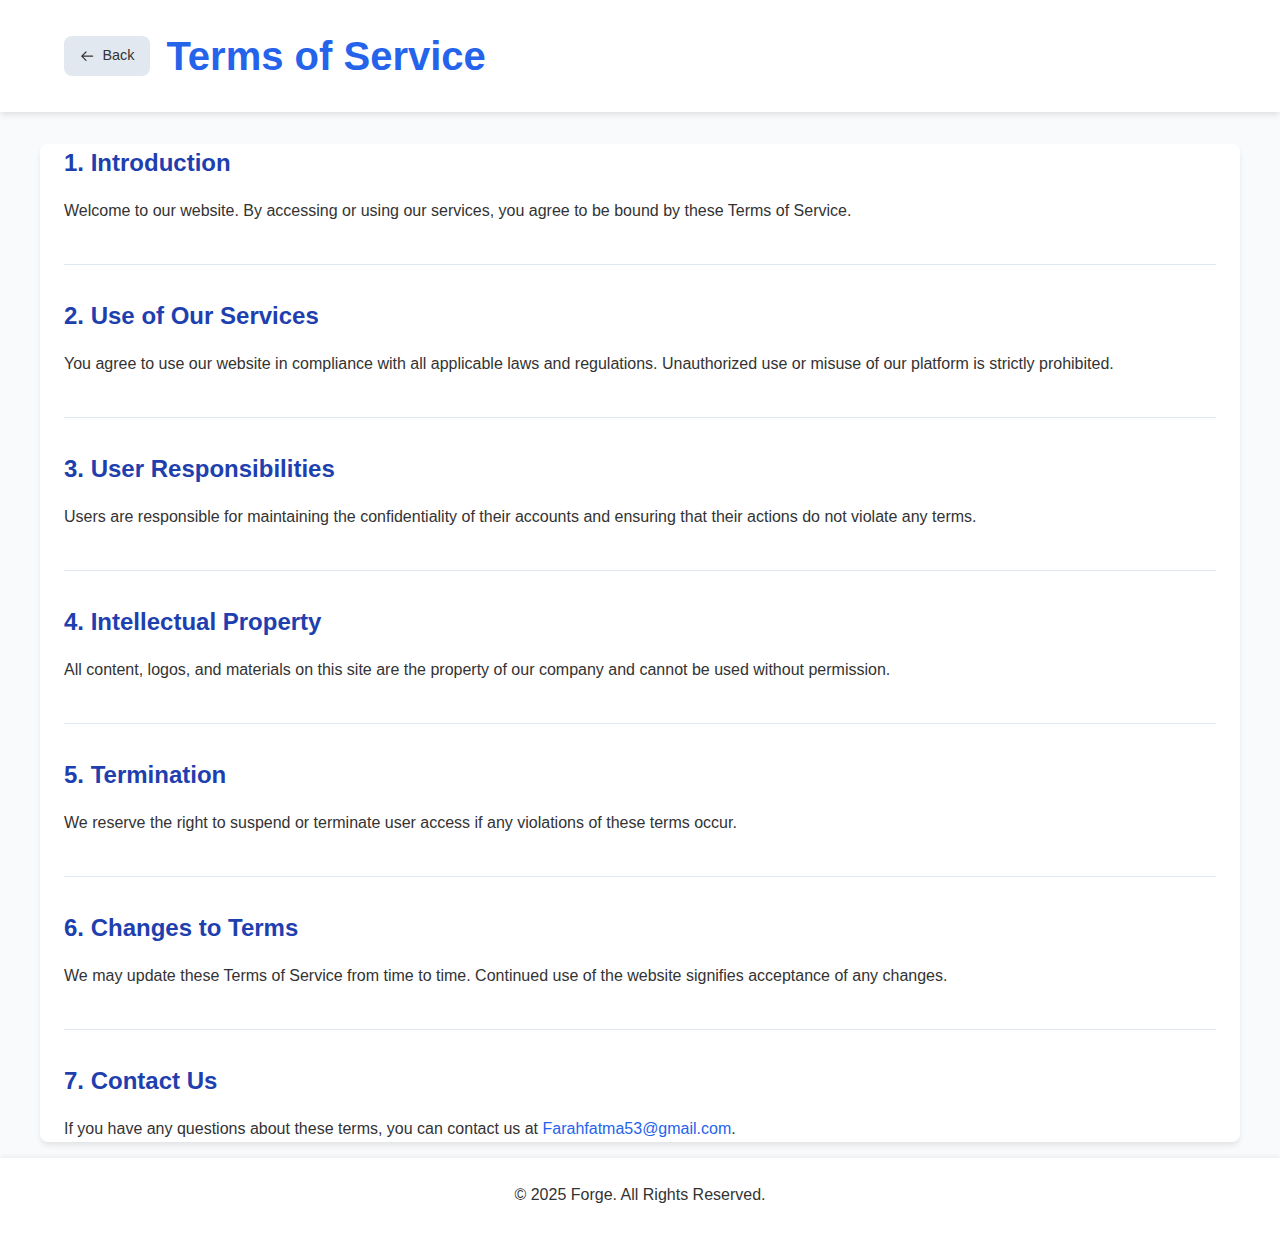
==== FlexStart/terms.html @ f7a64572 "Initial commit" ====
<!DOCTYPE html>
<html lang="en">
<head>
    <meta charset="UTF-8">
    <meta name="viewport" content="width=device-width, initial-scale=1.0">
    <title>Terms of Service</title>
    <style>
        :root {
            --primary-color: #2563eb;
            --secondary-color: #1e40af;
            --text-color: #333;
            --light-gray: #f8fafc;
            --medium-gray: #e2e8f0;
            --dark-gray: #64748b;
            --max-width: 1200px;
            --border-radius: 8px;
            --box-shadow: 0 4px 6px -1px rgba(0, 0, 0, 0.1);
        }

        * {
            margin: 0;
            padding: 0;
            box-sizing: border-box;
        }

        body {
            font-family: 'Segoe UI', Tahoma, Geneva, Verdana, sans-serif;
            line-height: 1.6;
            color: var(--text-color);
            background-color: var(--light-gray);
        }

        header {
            background-color: white;
            box-shadow: var(--box-shadow);
            padding: 1.5rem 0;
            margin-bottom: 2rem;
            position: relative;
        }

        .header-content {
            display: flex;
            align-items: center;
            gap: 1rem;
        }

        .container {
            max-width: var(--max-width);
            margin: 0 auto;
            padding: 0 1.5rem;
        }

        h1 {
            font-size: 2.5rem;
            color: var(--primary-color);
            margin-bottom: 0;
            font-weight: 700;
        }

        h2 {
            font-size: 1.5rem;
            color: var(--secondary-color);
            margin: 1.5rem 0 1rem;
            font-weight: 600;
        }

        main {
            background-color: white;
            border-radius: var(--border-radius);
            box-shadow: var(--box-shadow);
            padding: 2rem;
            margin-bottom: 2rem;
        }

        section {
            margin-bottom: 2rem;
            padding-bottom: 1.5rem;
            border-bottom: 1px solid var(--medium-gray);
        }

        section:last-child {
            border-bottom: none;
            margin-bottom: 0;
            padding-bottom: 0;
        }

        p {
            margin-bottom: 1rem;
            color: var(--text-color);
            font-size: 1rem;
        }

        a {
            color: var(--primary-color);
            text-decoration: none;
            transition: all 0.2s;
        }

        a:hover {
            color: var(--secondary-color);
            text-decoration: underline;
        }

        footer {
            background-color: white;
            padding: 1.5rem 0;
            text-align: center;
            color: var(--dark-gray);
            font-size: 0.9rem;
            box-shadow: 0 -2px 4px rgba(0, 0, 0, 0.05);
        }

        /* Back Button Styles */
        .back-button {
            display: inline-flex;
            align-items: center;
            justify-content: center;
            padding: 0.5rem 1rem;
            background-color: var(--medium-gray);
            color: var(--text-color);
            border: none;
            border-radius: var(--border-radius);
            font-size: 0.9rem;
            cursor: pointer;
            transition: all 0.2s;
            text-decoration: none;
        }

        .back-button:hover {
            background-color: var(--dark-gray);
            color: white;
            text-decoration: none;
        }

        .back-button svg {
            margin-right: 0.5rem;
            width: 1em;
            height: 1em;
        }

        @media (max-width: 768px) {
            h1 {
                font-size: 2rem;
            }
            
            h2 {
                font-size: 1.3rem;
            }
            
            main {
                padding: 1.5rem;
            }

            .header-content {
                flex-direction: column;
                align-items: flex-start;
                gap: 0.5rem;
            }

            .back-button {
                align-self: flex-start;
            }
        }
    </style>
</head>
<body>

    <header>
        <div class="container">
            <div class="header-content">
                <a href="javascript:history.back()" class="back-button">
                    <svg xmlns="http://www.w3.org/2000/svg" fill="none" viewBox="0 0 24 24" stroke="currentColor">
                        <path stroke-linecap="round" stroke-linejoin="round" stroke-width="2" d="M10 19l-7-7m0 0l7-7m-7 7h18" />
                    </svg>
                    Back
                </a>
                <h1>Terms of Service</h1>
            </div>
        </div>
    </header>

    <main class="container">
        <section>
            <h2>1. Introduction</h2>
            <p>Welcome to our website. By accessing or using our services, you agree to be bound by these Terms of Service.</p>
        </section>

        <section>
            <h2>2. Use of Our Services</h2>
            <p>You agree to use our website in compliance with all applicable laws and regulations. Unauthorized use or misuse of our platform is strictly prohibited.</p>
        </section>

        <section>
            <h2>3. User Responsibilities</h2>
            <p>Users are responsible for maintaining the confidentiality of their accounts and ensuring that their actions do not violate any terms.</p>
        </section>

        <section>
            <h2>4. Intellectual Property</h2>
            <p>All content, logos, and materials on this site are the property of our company and cannot be used without permission.</p>
        </section>

        <section>
            <h2>5. Termination</h2>
            <p>We reserve the right to suspend or terminate user access if any violations of these terms occur.</p>
        </section>

        <section>
            <h2>6. Changes to Terms</h2>
            <p>We may update these Terms of Service from time to time. Continued use of the website signifies acceptance of any changes.</p>
        </section>

        <section>
            <h2>7. Contact Us</h2>
            <p>If you have any questions about these terms, you can contact us at <a href="Farahfatma53@gmail.com">Farahfatma53@gmail.com</a>.</p>
        </section>
    </main>

    <footer>
        <div class="container">
            <p>&copy; 2025 Forge. All Rights Reserved.</p>
        </div>
    </footer>

</body>
</html>
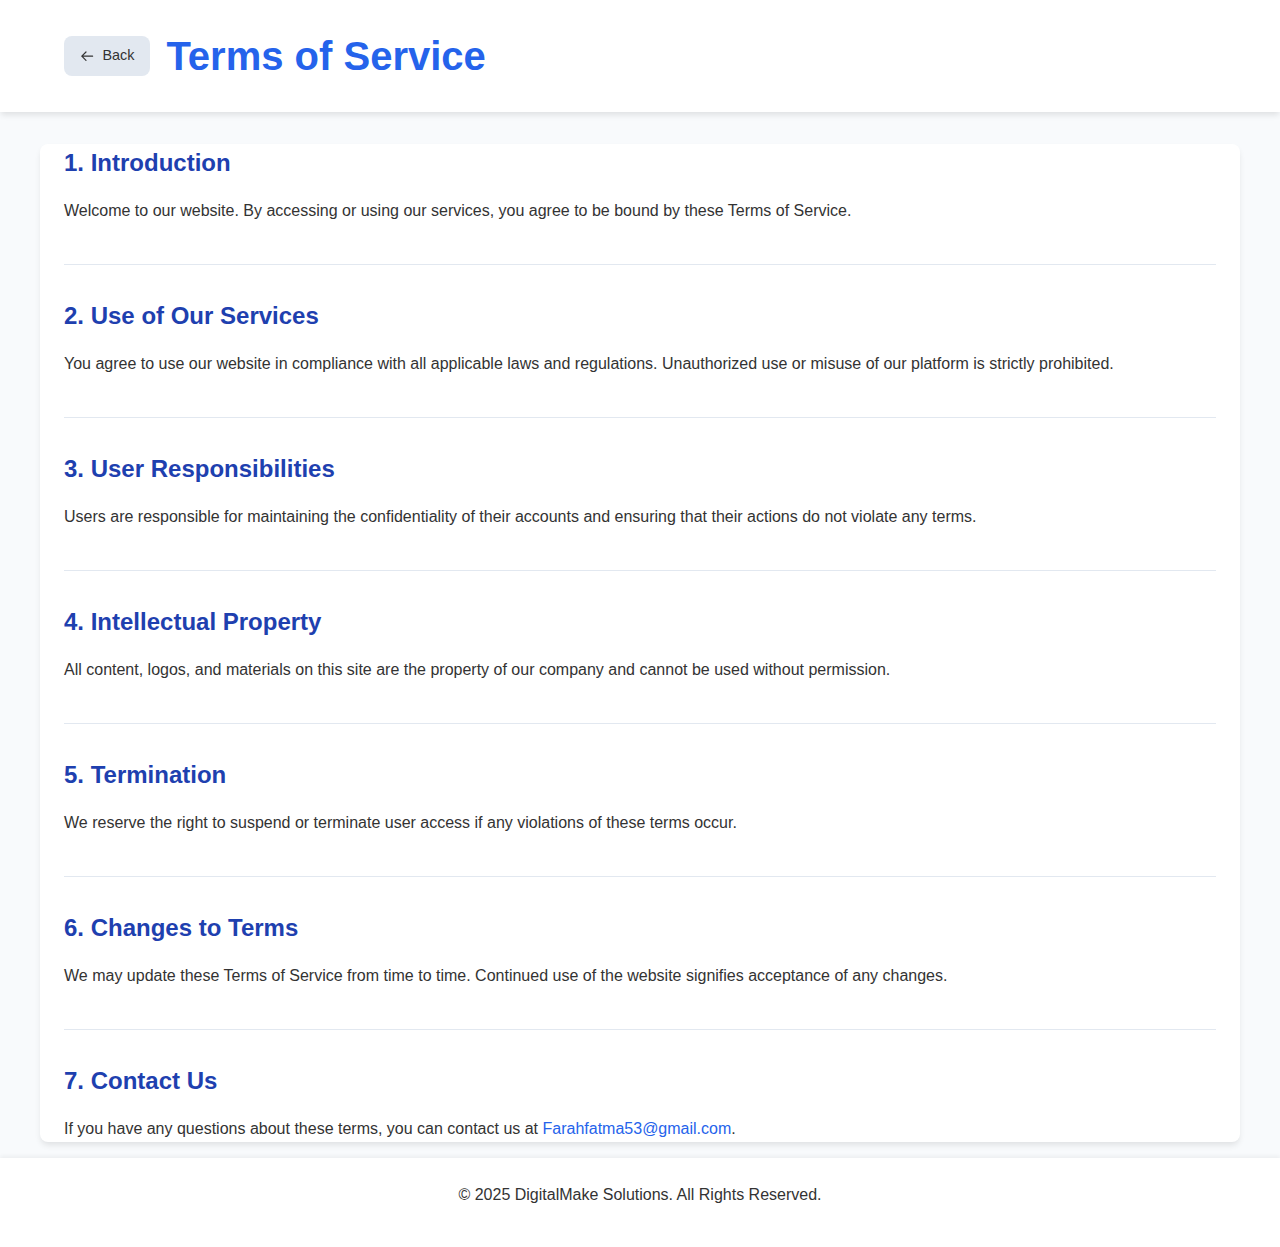
==== commit 4a9bbede: "Updated styles, index.html, and terms.html; removed Readme.txt" ====
--- a/FlexStart/terms.html
+++ b/FlexStart/terms.html
@@ -218,7 +218,7 @@
 
     <footer>
         <div class="container">
-            <p>&copy; 2025 Forge. All Rights Reserved.</p>
+            <p>&copy; 2025 DigitalMake Solutions. All Rights Reserved.</p>
         </div>
     </footer>
 
